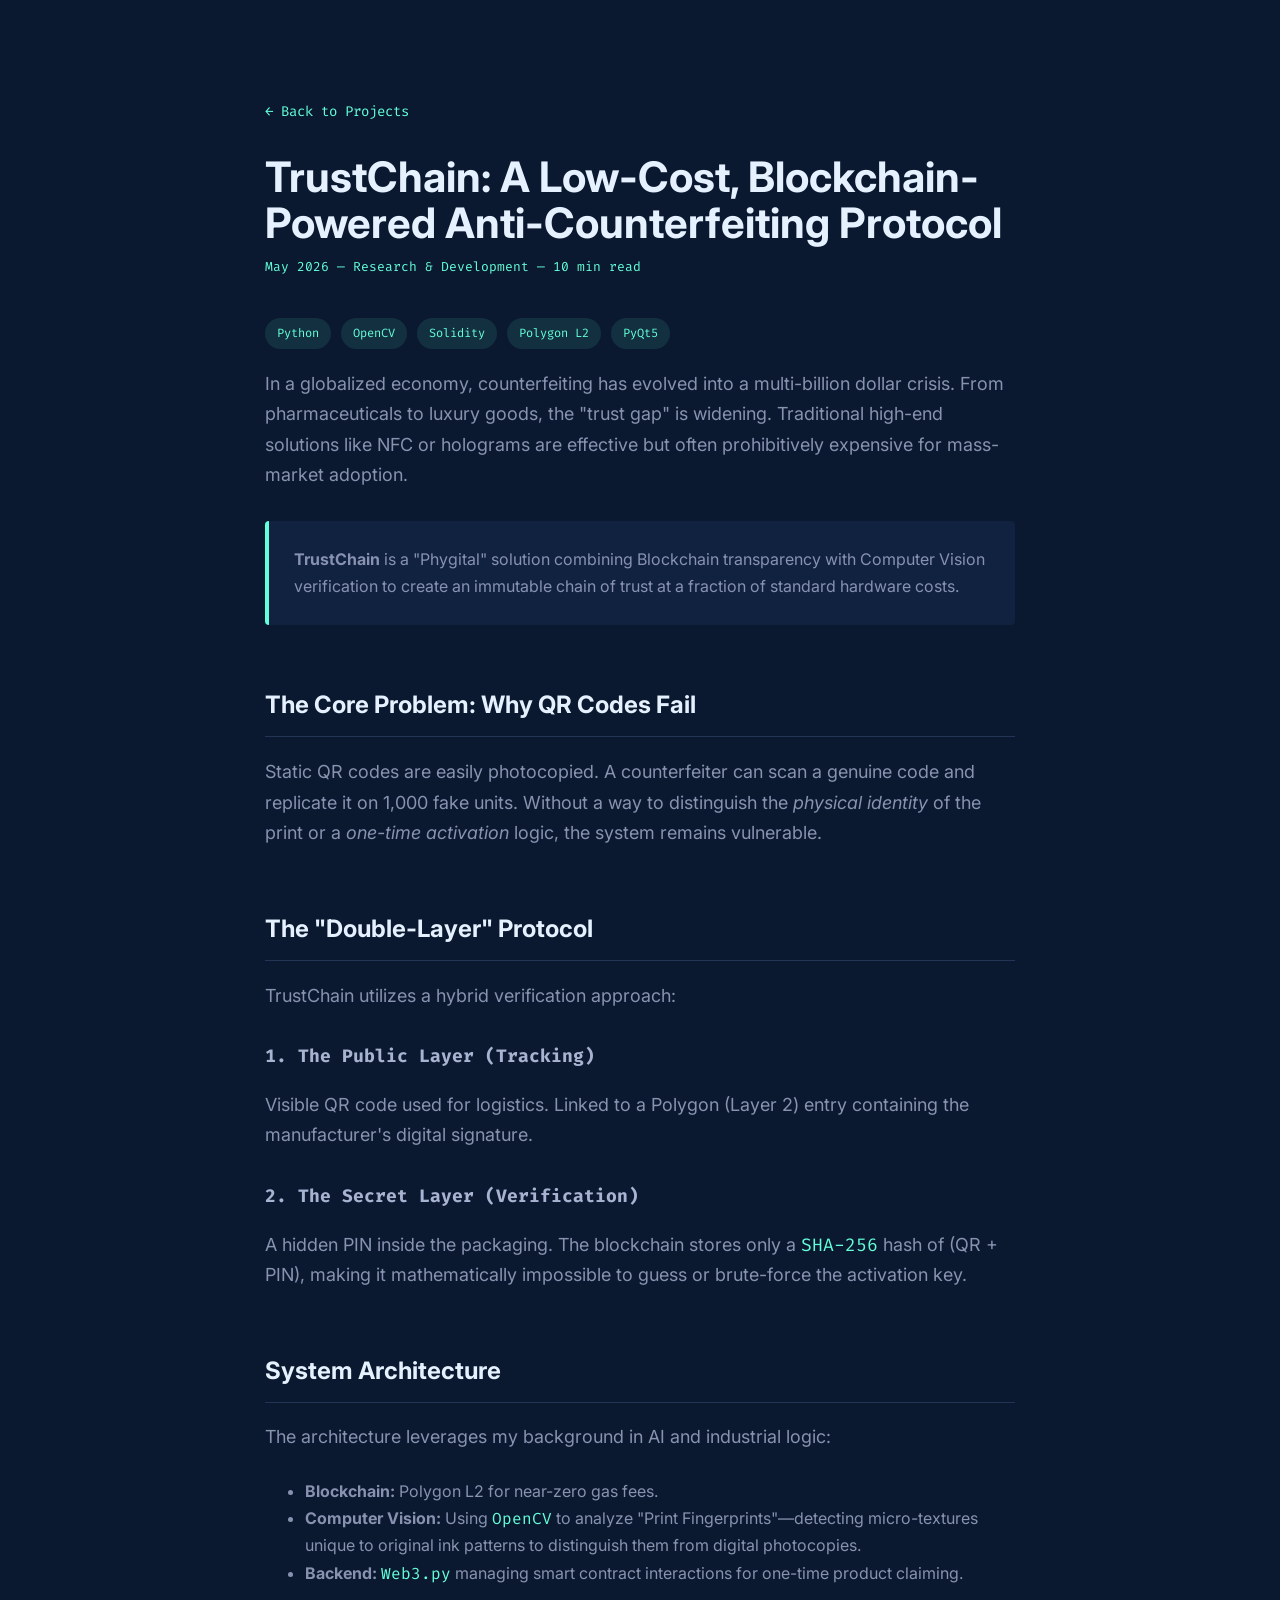
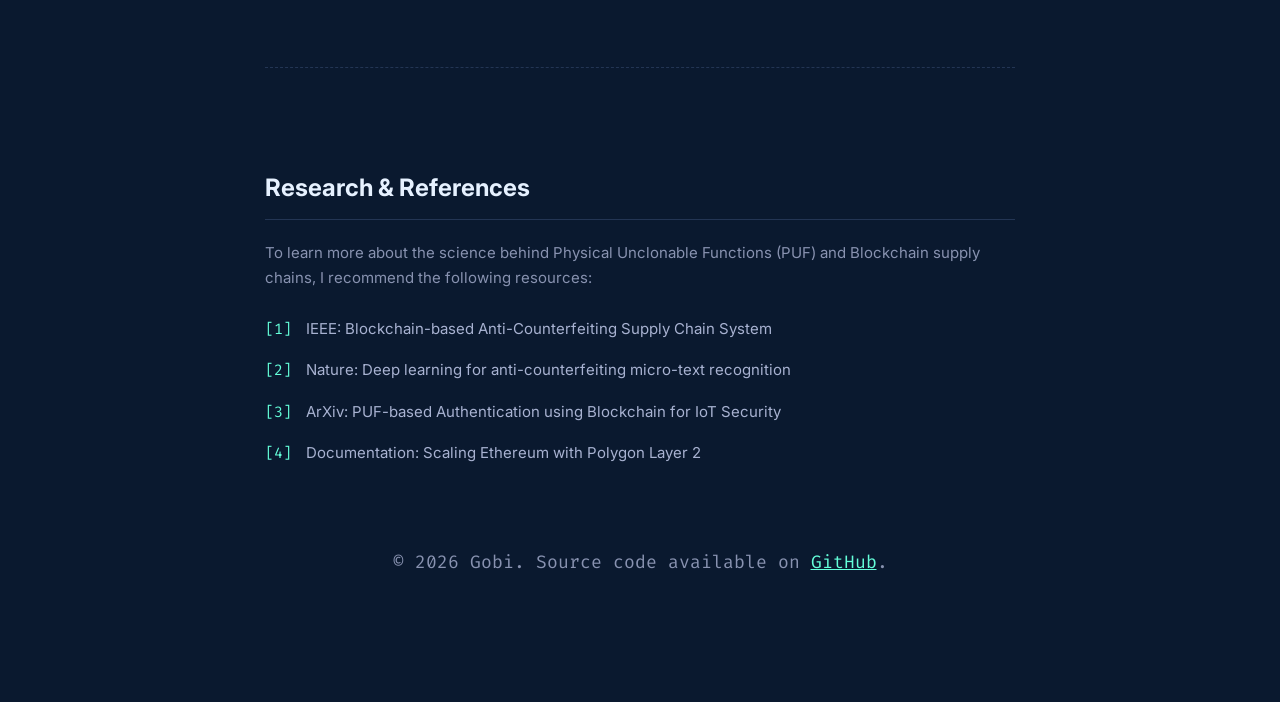
==== blog/anti_fake_blockchain.html @ 8f7c5cfc "add new blog" ====
<!DOCTYPE html>
<html lang="en">
<head>
    <meta charset="UTF-8">
    <meta name="viewport" content="width=device-width, initial-scale=1.0">
    <title>TrustChain: Anti-Counterfeiting | Gobi's Blog</title>
    <link href="https://fonts.googleapis.com/css2?family=Inter:wght@300;400;600;700&family=Fira+Code:wght@400;500&display=swap" rel="stylesheet">
    <style>
        :root {
            --navy: #0a192f;
            --light-navy: #112240;
            --lightest-navy: #233554;
            --slate: #8892b0;
            --light-slate: #a8b2d1;
            --white: #e6f1ff;
            --green: #64ffda;
            --font-sans: 'Inter', sans-serif;
            --font-mono: 'Fira Code', monospace;
        }

        body {
            background-color: var(--navy);
            color: var(--slate);
            font-family: var(--font-sans);
            margin: 0;
            padding: 100px 20px;
            line-height: 1.7;
        }

        .blog-container { max-width: 750px; margin: 0 auto; }

        .back-link {
            color: var(--green);
            font-family: var(--font-mono);
            text-decoration: none;
            font-size: 14px;
            display: block;
            margin-bottom: 30px;
        }

        h1 { color: var(--white); font-size: clamp(30px, 5vw, 42px); line-height: 1.1; margin-bottom: 10px; }
        .metadata { font-family: var(--font-mono); font-size: 13px; color: var(--green); margin-bottom: 40px; }

        h2 { color: var(--white); margin-top: 60px; border-bottom: 1px solid var(--lightest-navy); padding-bottom: 10px; }
        h3 { color: var(--light-slate); margin-top: 30px; font-family: var(--font-mono); font-size: 18px; }
        
        p { margin-bottom: 25px; font-size: 18px; }

        .highlight-box {
            background: var(--light-navy);
            padding: 25px;
            border-radius: 4px;
            border-left: 4px solid var(--green);
            margin: 30px 0;
        }

        .tech-stack {
            display: flex;
            flex-wrap: wrap;
            gap: 10px;
            margin: 20px 0;
        }

        .tech-tag {
            font-family: var(--font-mono);
            font-size: 12px;
            color: var(--green);
            background: rgba(100, 255, 218, 0.1);
            padding: 5px 12px;
            border-radius: 20px;
        }

        .reference-section {
            margin-top: 80px;
            padding-top: 40px;
            border-top: 1px dashed var(--lightest-navy);
        }

        .ref-link {
            display: block;
            color: var(--light-slate);
            text-decoration: none;
            margin-bottom: 15px;
            font-size: 15px;
        }

        .ref-link:hover { color: var(--green); }
        .ref-link span { color: var(--green); font-family: var(--font-mono); margin-right: 10px; }

        code { font-family: var(--font-mono); color: var(--green); }
    </style>
</head>
<body>

    <div class="blog-container">
        <a href="../index.html#blog" class="back-link">← Back to Projects</a>
        
        <header>
            <h1>TrustChain: A Low-Cost, Blockchain-Powered Anti-Counterfeiting Protocol</h1>
            <div class="metadata">May 2026 — Research & Development — 10 min read</div>
            <div class="tech-stack">
                <span class="tech-tag">Python</span>
                <span class="tech-tag">OpenCV</span>
                <span class="tech-tag">Solidity</span>
                <span class="tech-tag">Polygon L2</span>
                <span class="tech-tag">PyQt5</span>
            </div>
        </header>

        <section class="content">
            <p>In a globalized economy, counterfeiting has evolved into a multi-billion dollar crisis. From pharmaceuticals to luxury goods, the "trust gap" is widening. Traditional high-end solutions like NFC or holograms are effective but often prohibitively expensive for mass-market adoption.</p>

            <div class="highlight-box">
                <strong>TrustChain</strong> is a "Phygital" solution combining Blockchain transparency with Computer Vision verification to create an immutable chain of trust at a fraction of standard hardware costs.
            </div>

            <h2>The Core Problem: Why QR Codes Fail</h2>
            <p>Static QR codes are easily photocopied. A counterfeiter can scan a genuine code and replicate it on 1,000 fake units. Without a way to distinguish the <em>physical identity</em> of the print or a <em>one-time activation</em> logic, the system remains vulnerable.</p>

            <h2>The "Double-Layer" Protocol</h2>
            <p>TrustChain utilizes a hybrid verification approach:</p>
            
            <h3>1. The Public Layer (Tracking)</h3>
            <p>Visible QR code used for logistics. Linked to a Polygon (Layer 2) entry containing the manufacturer's digital signature.</p>

            <h3>2. The Secret Layer (Verification)</h3>
            <p>A hidden PIN inside the packaging. The blockchain stores only a <code>SHA-256</code> hash of (QR + PIN), making it mathematically impossible to guess or brute-force the activation key.</p>

            <h2>System Architecture</h2>
            <p>The architecture leverages my background in AI and industrial logic:</p>
            <ul>
                <li><strong>Blockchain:</strong> Polygon L2 for near-zero gas fees.</li>
                <li><strong>Computer Vision:</strong> Using <code>OpenCV</code> to analyze "Print Fingerprints"—detecting micro-textures unique to original ink patterns to distinguish them from digital photocopies.</li>
                <li><strong>Backend:</strong> <code>Web3.py</code> managing smart contract interactions for one-time product claiming.</li>
            </ul>

            <div class="reference-section">
                <h2 style="font-size: 24px;">Research & References</h2>
                <p style="font-size: 15px;">To learn more about the science behind Physical Unclonable Functions (PUF) and Blockchain supply chains, I recommend the following resources:</p>
                
                <a href="https://ieeexplore.ieee.org/document/8469275" target="_blank" class="ref-link">
                    <span>[1]</span> IEEE: Blockchain-based Anti-Counterfeiting Supply Chain System
                </a>
                
                <a href="https://www.nature.com/articles/s41467-019-11422-3" target="_blank" class="ref-link">
                    <span>[2]</span> Nature: Deep learning for anti-counterfeiting micro-text recognition
                </a>

                <a href="https://arxiv.org/abs/2004.13220" target="_blank" class="ref-link">
                    <span>[3]</span> ArXiv: PUF-based Authentication using Blockchain for IoT Security
                </a>

                <a href="https://docs.polygon.technology/" target="_blank" class="ref-link">
                    <span>[4]</span> Documentation: Scaling Ethereum with Polygon Layer 2
                </a>
            </div>
        </section>

        <footer style="margin-top: 80px; text-align: center; font-family: var(--font-mono); font-size: 12px;">
            <p>© 2026 Gobi. Source code available on <a href="https://github.com/Gobiilee" style="color: var(--green);">GitHub</a>.</p>
        </footer>
    </div>

</body>
</html>
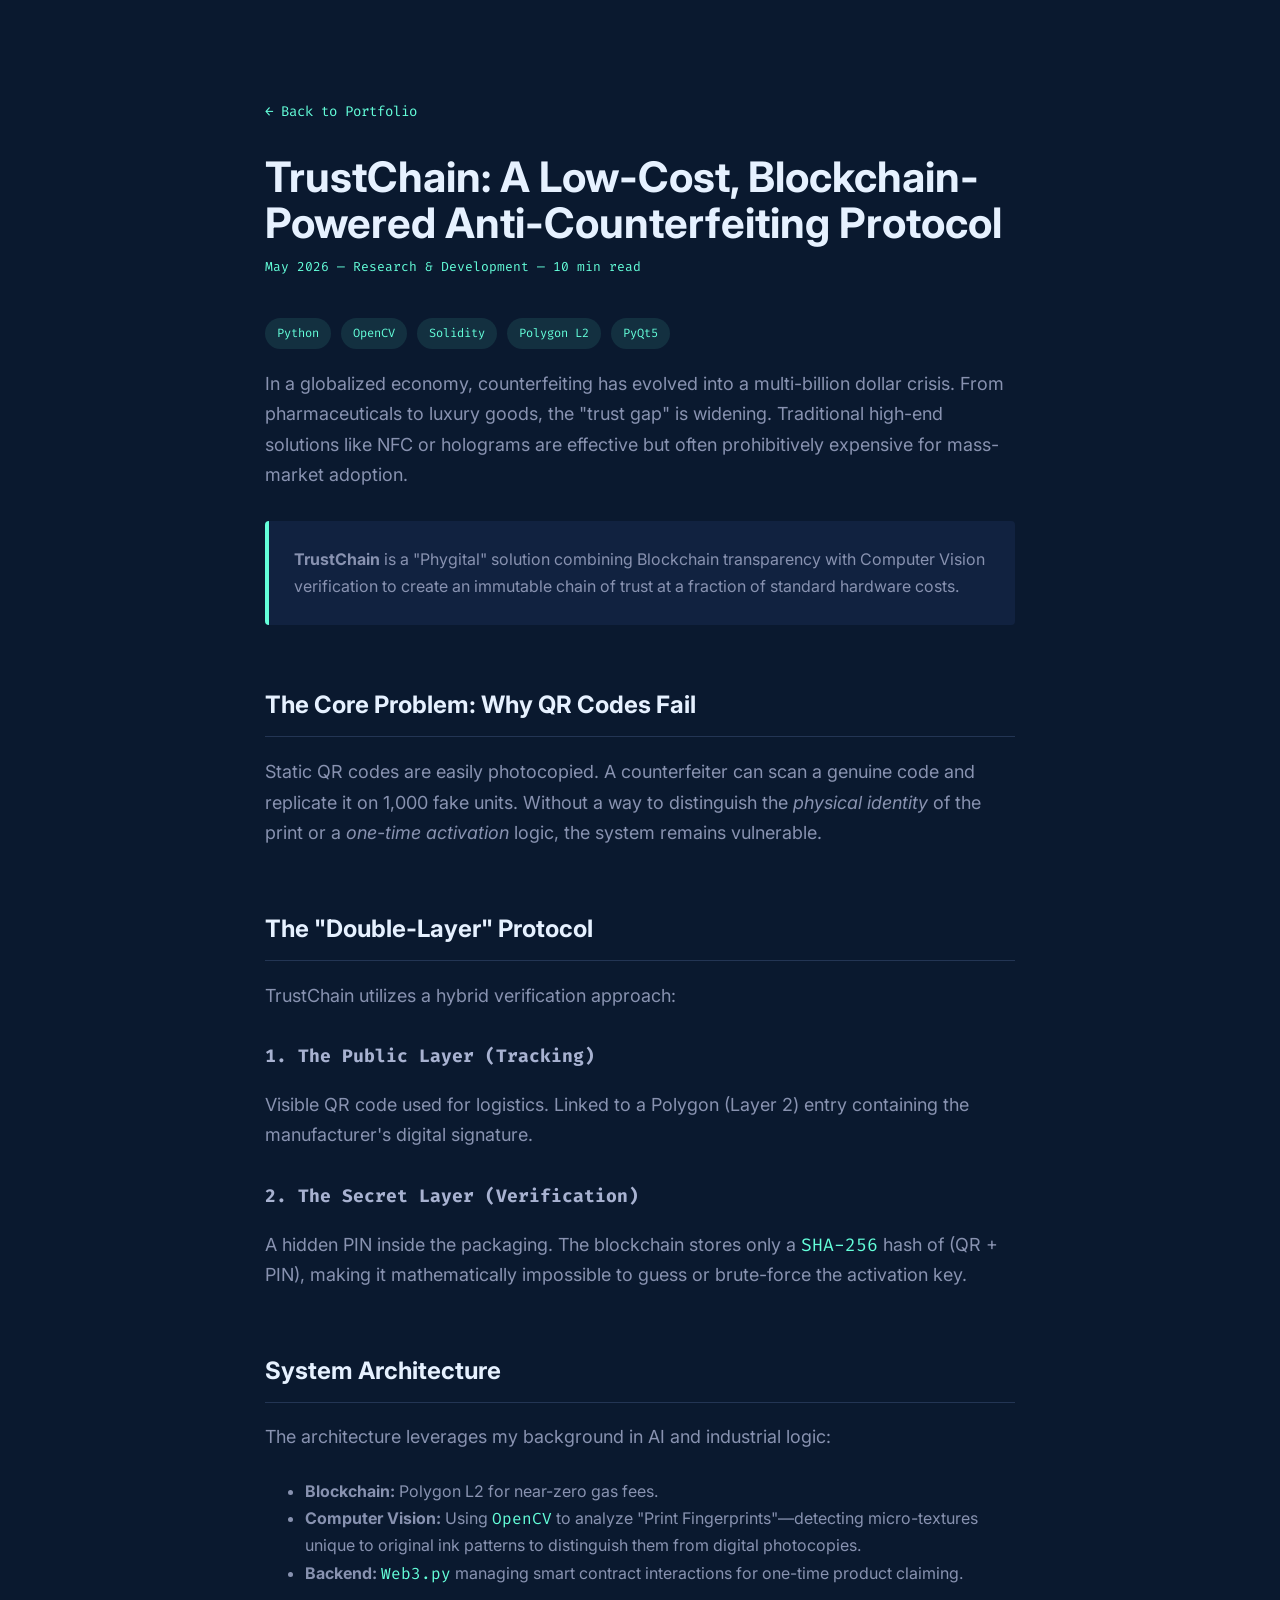
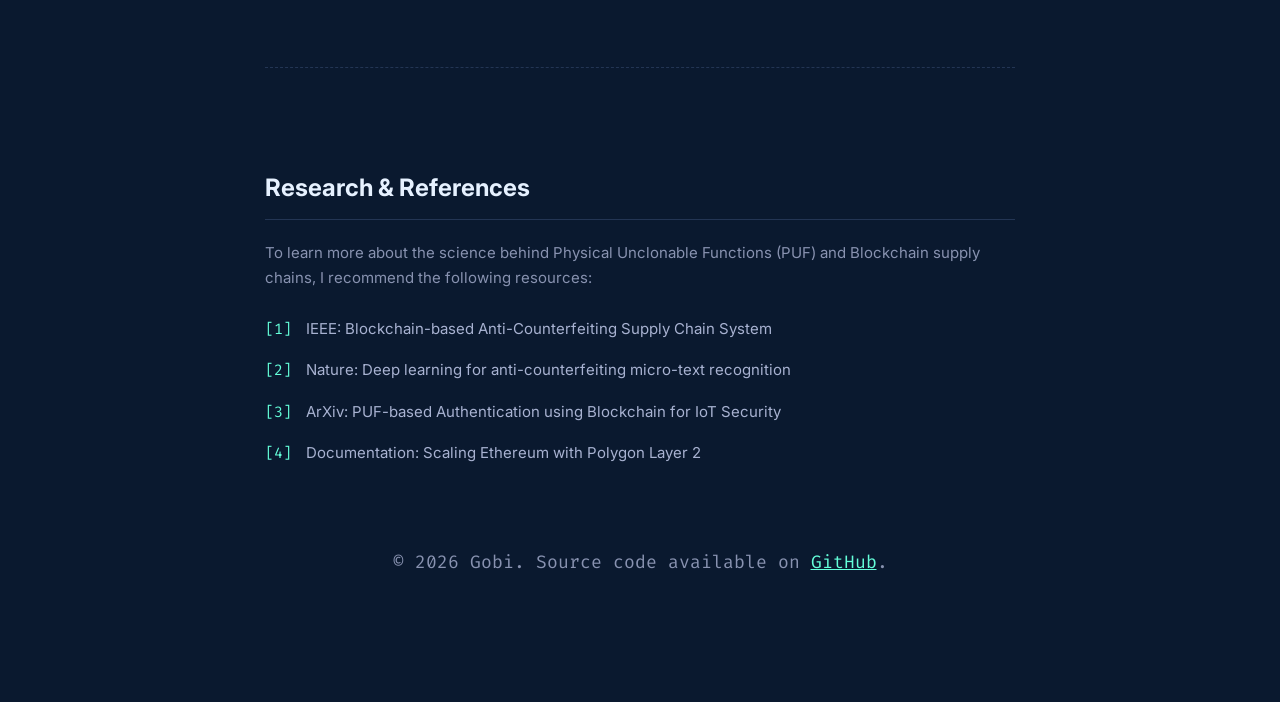
==== commit d94394d1: "fix wrong name" ====
--- a/blog/anti_fake_blockchain.html
+++ b/blog/anti_fake_blockchain.html
@@ -93,7 +93,7 @@
 <body>
 
     <div class="blog-container">
-        <a href="../index.html#blog" class="back-link">← Back to Projects</a>
+        <a href="../index.html#blog" class="back-link">← Back to Portfolio</a>
         
         <header>
             <h1>TrustChain: A Low-Cost, Blockchain-Powered Anti-Counterfeiting Protocol</h1>
